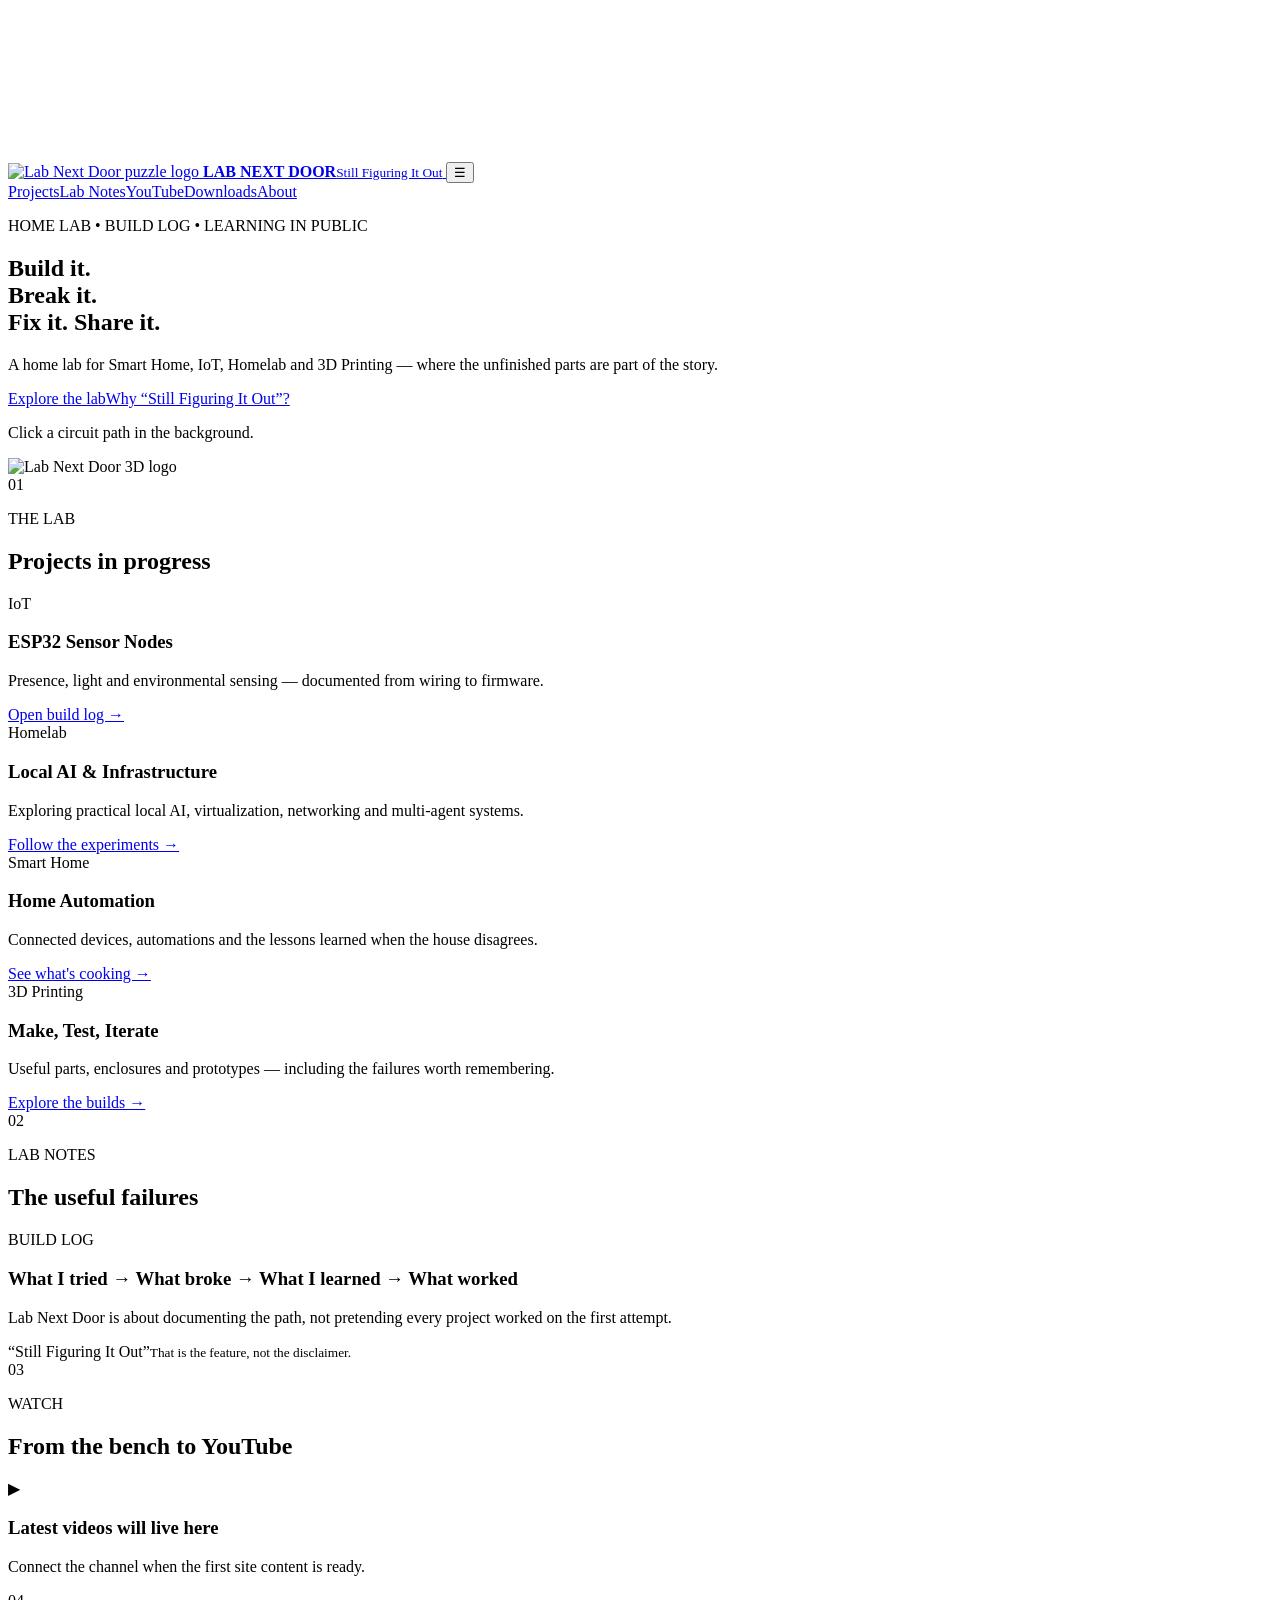
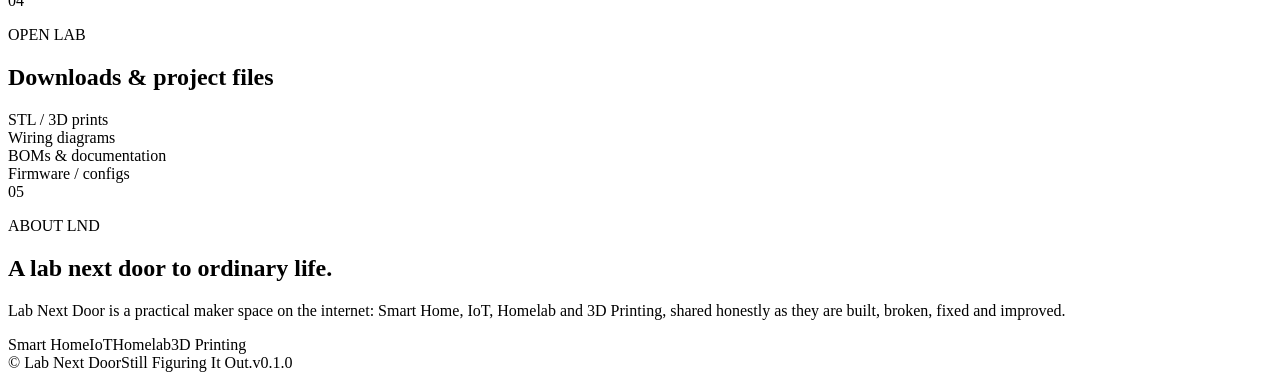
==== index.html @ 01b3831a "Add files via upload" ====
<!doctype html>
<html lang="en">
<head>
  <meta charset="utf-8">
  <meta name="viewport" content="width=device-width, initial-scale=1">
  <title>Lab Next Door — Still Figuring It Out</title>
  <meta name="description" content="Lab Next Door — Smart Home, IoT, Homelab and 3D Printing. Build it. Break it. Fix it. Share it.">
  <meta name="theme-color" content="#0D1B2A">
  <link rel="icon" href="assets/favicon.jpg">
  <link rel="stylesheet" href="css/style.css">
</head>
<body>
  <canvas id="circuitField" aria-hidden="true"></canvas>
  <div class="noise" aria-hidden="true"></div>
  <header class="site-header">
    <a class="brand" href="#top" aria-label="Lab Next Door home">
      <img src="assets/logo/lnd-circle-3d.jpg" alt="Lab Next Door puzzle logo">
      <span><strong>LAB NEXT DOOR</strong><small>Still Figuring It Out</small></span>
    </a>
    <button class="menu" aria-label="Toggle navigation">☰</button>
    <nav id="nav">
      <a href="#projects">Projects</a><a href="#notes">Lab Notes</a><a href="#youtube">YouTube</a><a href="#downloads">Downloads</a><a href="#about">About</a>
    </nav>
  </header>

  <main id="top">
    <section class="hero">
      <div class="hero-copy">
        <p class="eyebrow">HOME LAB • BUILD LOG • LEARNING IN PUBLIC</p>
        <h1>Build it.<br><span>Break it.</span><br>Fix it. Share it.</h1>
        <p class="lead">A home lab for Smart Home, IoT, Homelab and 3D Printing — where the unfinished parts are part of the story.</p>
        <div class="actions"><a class="btn primary" href="#projects">Explore the lab</a><a class="btn ghost" href="#about">Why “Still Figuring It Out”?</a></div>
        <p class="hint">Click a circuit path in the background.</p>
      </div>
      <div class="hero-mark"><img src="assets/logo/lnd-primary-3d.jpg" alt="Lab Next Door 3D logo"></div>
    </section>

    <section class="section" id="projects"><div class="section-head"><span>01</span><div><p class="eyebrow">THE LAB</p><h2>Projects in progress</h2></div></div>
      <div class="cards">
        <article class="card"><span class="tag">IoT</span><h3>ESP32 Sensor Nodes</h3><p>Presence, light and environmental sensing — documented from wiring to firmware.</p><a href="#notes">Open build log →</a></article>
        <article class="card"><span class="tag">Homelab</span><h3>Local AI & Infrastructure</h3><p>Exploring practical local AI, virtualization, networking and multi-agent systems.</p><a href="#notes">Follow the experiments →</a></article>
        <article class="card"><span class="tag">Smart Home</span><h3>Home Automation</h3><p>Connected devices, automations and the lessons learned when the house disagrees.</p><a href="#notes">See what's cooking →</a></article>
        <article class="card"><span class="tag">3D Printing</span><h3>Make, Test, Iterate</h3><p>Useful parts, enclosures and prototypes — including the failures worth remembering.</p><a href="#notes">Explore the builds →</a></article>
      </div>
    </section>

    <section class="section split" id="notes"><div class="section-head"><span>02</span><div><p class="eyebrow">LAB NOTES</p><h2>The useful failures</h2></div></div><div class="feature"><div><span class="tag orange">BUILD LOG</span><h3>What I tried → What broke → What I learned → What worked</h3><p>Lab Next Door is about documenting the path, not pretending every project worked on the first attempt.</p></div><div class="quote">“Still Figuring It Out”<small>That is the feature, not the disclaimer.</small></div></div></section>

    <section class="section" id="youtube"><div class="section-head"><span>03</span><div><p class="eyebrow">WATCH</p><h2>From the bench to YouTube</h2></div></div><div class="video-placeholder"><div class="play">▶</div><div><h3>Latest videos will live here</h3><p>Connect the channel when the first site content is ready.</p></div></div></section>

    <section class="section" id="downloads"><div class="section-head"><span>04</span><div><p class="eyebrow">OPEN LAB</p><h2>Downloads & project files</h2></div></div><div class="download-grid"><div>STL / 3D prints</div><div>Wiring diagrams</div><div>BOMs & documentation</div><div>Firmware / configs</div></div></section>

    <section class="section about" id="about"><div class="section-head"><span>05</span><div><p class="eyebrow">ABOUT LND</p><h2>A lab next door to ordinary life.</h2></div></div><p>Lab Next Door is a practical maker space on the internet: Smart Home, IoT, Homelab and 3D Printing, shared honestly as they are built, broken, fixed and improved.</p><div class="pillars"><span>Smart Home</span><span>IoT</span><span>Homelab</span><span>3D Printing</span></div></section>
  </main>
  <footer><span>© Lab Next Door</span><span>Still Figuring It Out.</span><span>v0.1.0</span></footer>
  <script src="js/circuit-background.js"></script><script src="js/site.js"></script>
</body>
</html>
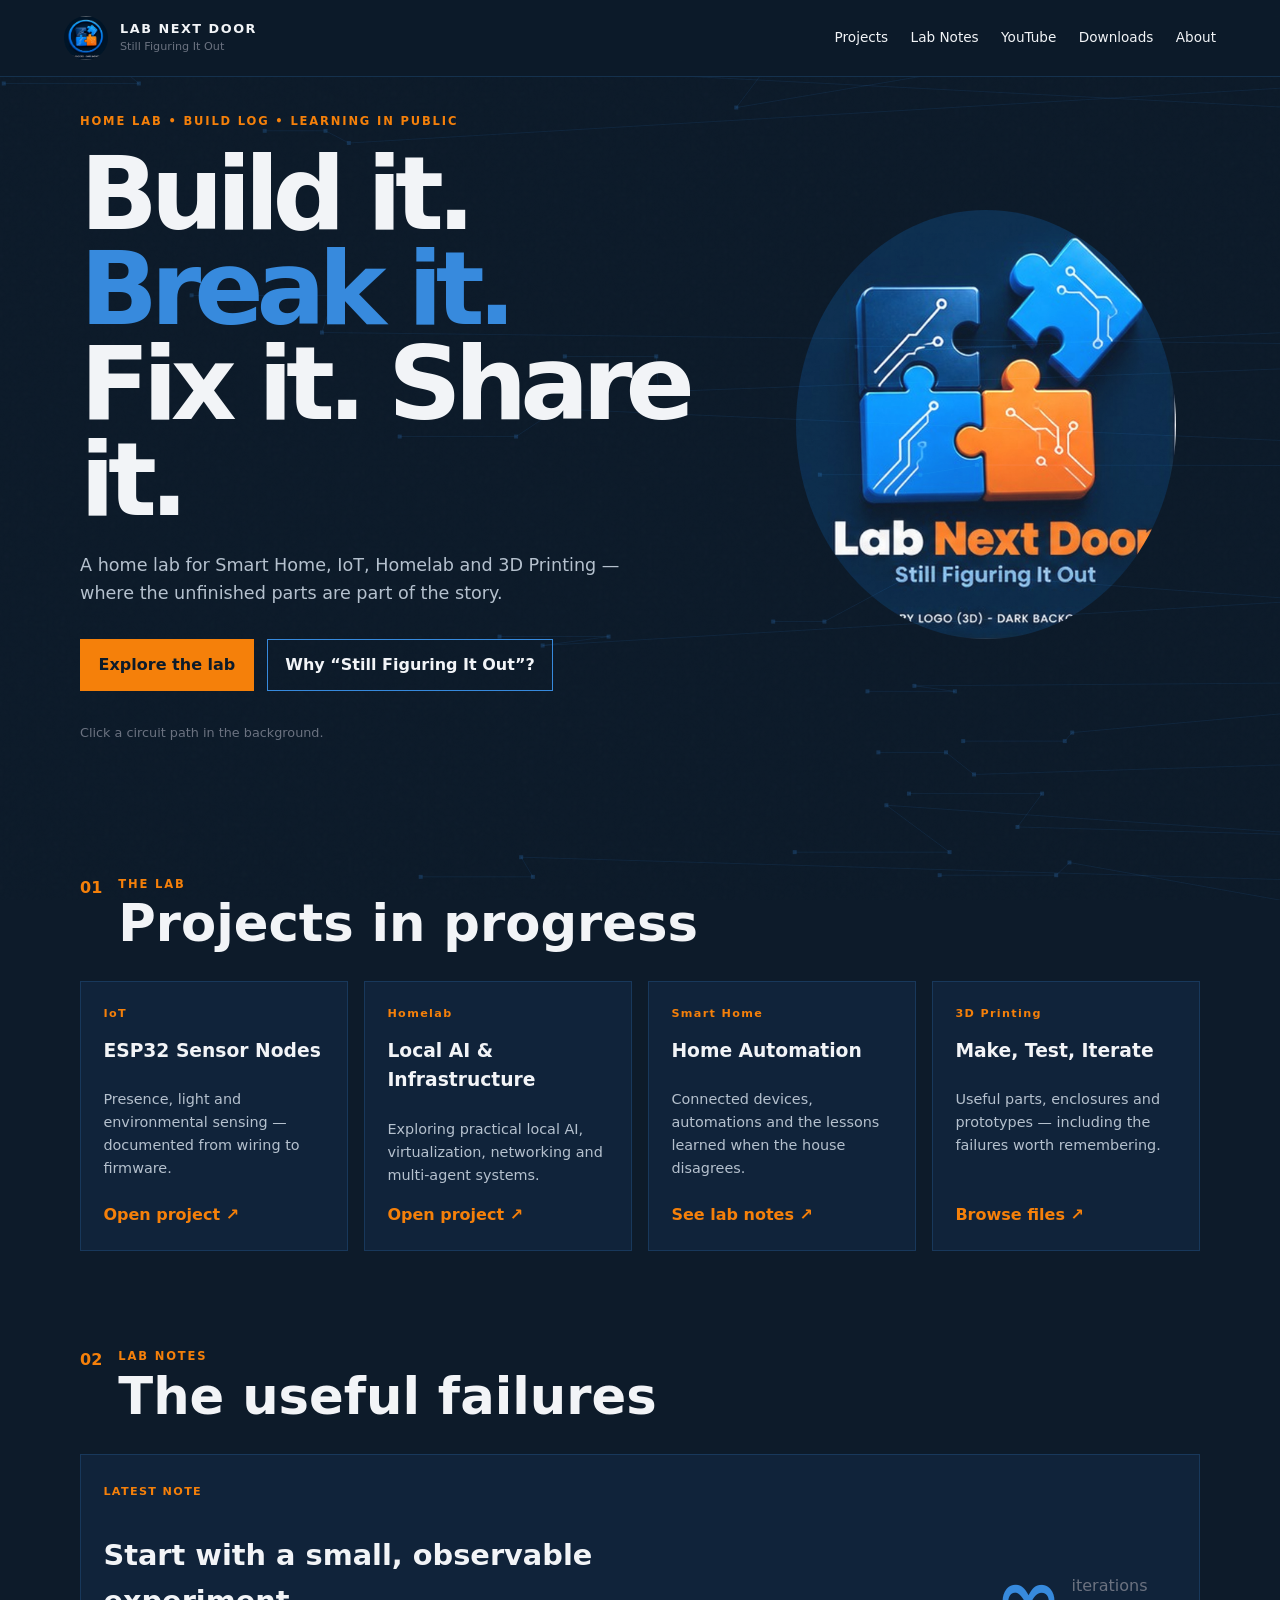
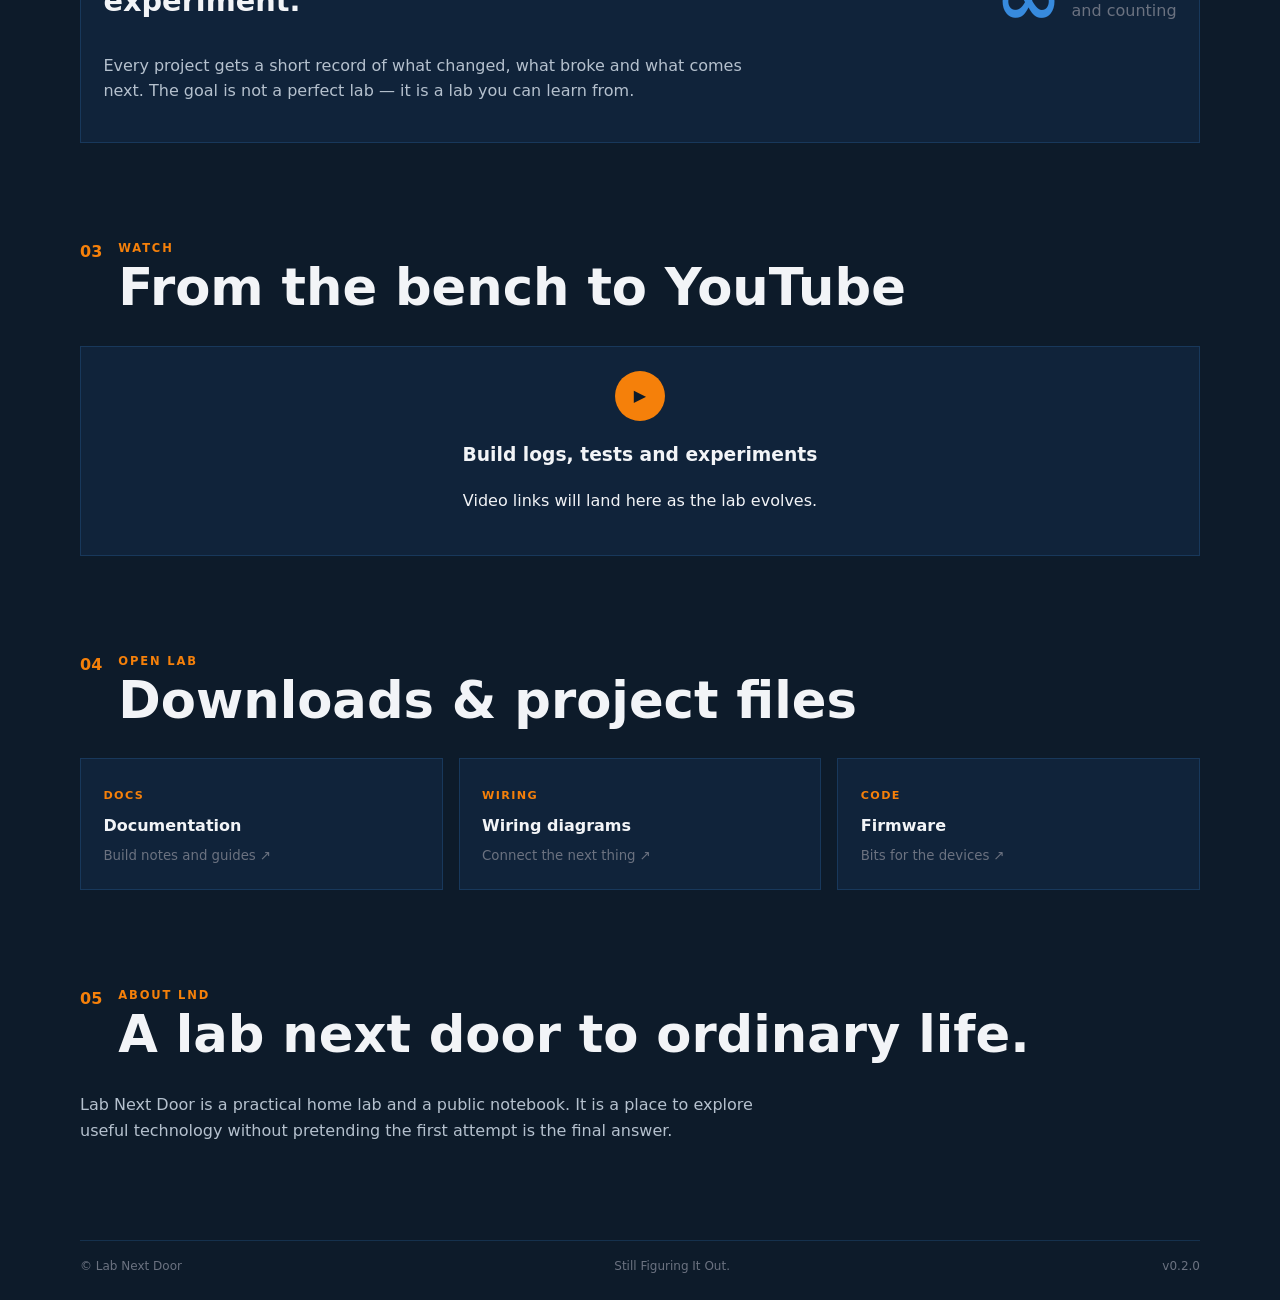
==== commit 991856ee: "Organize Lab Next Door into the v0.2.0 static-site structure" ====
--- a/index.html
+++ b/index.html
@@ -6,25 +6,27 @@
   <title>Lab Next Door — Still Figuring It Out</title>
   <meta name="description" content="Lab Next Door — Smart Home, IoT, Homelab and 3D Printing. Build it. Break it. Fix it. Share it.">
   <meta name="theme-color" content="#0D1B2A">
-  <link rel="icon" href="assets/favicon.jpg">
+  <link rel="icon" href="assets/brand/favicon.png">
   <link rel="stylesheet" href="css/style.css">
+  <link rel="stylesheet" href="css/components.css">
+  <link rel="stylesheet" href="css/responsive.css">
 </head>
 <body>
   <canvas id="circuitField" aria-hidden="true"></canvas>
   <div class="noise" aria-hidden="true"></div>
   <header class="site-header">
     <a class="brand" href="#top" aria-label="Lab Next Door home">
-      <img src="assets/logo/lnd-circle-3d.jpg" alt="Lab Next Door puzzle logo">
+      <img src="assets/lnd-circle-3d.jpg" alt="Lab Next Door puzzle logo">
       <span><strong>LAB NEXT DOOR</strong><small>Still Figuring It Out</small></span>
     </a>
-    <button class="menu" aria-label="Toggle navigation">☰</button>
-    <nav id="nav">
+    <button class="menu" type="button" aria-label="Toggle navigation" aria-controls="nav" aria-expanded="false">☰</button>
+    <nav id="nav" aria-label="Main navigation">
       <a href="#projects">Projects</a><a href="#notes">Lab Notes</a><a href="#youtube">YouTube</a><a href="#downloads">Downloads</a><a href="#about">About</a>
     </nav>
   </header>
 
   <main id="top">
-    <section class="hero">
+    <section class="hero section-wrap">
       <div class="hero-copy">
         <p class="eyebrow">HOME LAB • BUILD LOG • LEARNING IN PUBLIC</p>
         <h1>Build it.<br><span>Break it.</span><br>Fix it. Share it.</h1>
@@ -32,27 +34,29 @@
         <div class="actions"><a class="btn primary" href="#projects">Explore the lab</a><a class="btn ghost" href="#about">Why “Still Figuring It Out”?</a></div>
         <p class="hint">Click a circuit path in the background.</p>
       </div>
-      <div class="hero-mark"><img src="assets/logo/lnd-primary-3d.jpg" alt="Lab Next Door 3D logo"></div>
+      <div class="hero-mark"><img src="assets/lnd-primary-3d.jpg" alt="Lab Next Door 3D logo"></div>
     </section>
 
-    <section class="section" id="projects"><div class="section-head"><span>01</span><div><p class="eyebrow">THE LAB</p><h2>Projects in progress</h2></div></div>
+    <section class="section section-wrap" id="projects"><div class="section-head"><span>01</span><div><p class="eyebrow">THE LAB</p><h2>Projects in progress</h2></div></div>
       <div class="cards">
-        <article class="card"><span class="tag">IoT</span><h3>ESP32 Sensor Nodes</h3><p>Presence, light and environmental sensing — documented from wiring to firmware.</p><a href="#notes">Open build log →</a></article>
-        <article class="card"><span class="tag">Homelab</span><h3>Local AI & Infrastructure</h3><p>Exploring practical local AI, virtualization, networking and multi-agent systems.</p><a href="#notes">Follow the experiments →</a></article>
-        <article class="card"><span class="tag">Smart Home</span><h3>Home Automation</h3><p>Connected devices, automations and the lessons learned when the house disagrees.</p><a href="#notes">See what's cooking →</a></article>
-        <article class="card"><span class="tag">3D Printing</span><h3>Make, Test, Iterate</h3><p>Useful parts, enclosures and prototypes — including the failures worth remembering.</p><a href="#notes">Explore the builds →</a></article>
+        <article class="card"><span class="tag">IoT</span><h3>ESP32 Sensor Nodes</h3><p>Presence, light and environmental sensing — documented from wiring to firmware.</p><a href="projects/esp32-sensor-node/">Open project <span>↗</span></a></article>
+        <article class="card"><span class="tag">Homelab</span><h3>Local AI &amp; Infrastructure</h3><p>Exploring practical local AI, virtualization, networking and multi-agent systems.</p><a href="projects/local-ai-infrastructure/">Open project <span>↗</span></a></article>
+        <article class="card"><span class="tag">Smart Home</span><h3>Home Automation</h3><p>Connected devices, automations and the lessons learned when the house disagrees.</p><a href="#notes">See lab notes <span>↗</span></a></article>
+        <article class="card"><span class="tag">3D Printing</span><h3>Make, Test, Iterate</h3><p>Useful parts, enclosures and prototypes — including the failures worth remembering.</p><a href="#downloads">Browse files <span>↗</span></a></article>
       </div>
     </section>
 
-    <section class="section split" id="notes"><div class="section-head"><span>02</span><div><p class="eyebrow">LAB NOTES</p><h2>The useful failures</h2></div></div><div class="feature"><div><span class="tag orange">BUILD LOG</span><h3>What I tried → What broke → What I learned → What worked</h3><p>Lab Next Door is about documenting the path, not pretending every project worked on the first attempt.</p></div><div class="quote">“Still Figuring It Out”<small>That is the feature, not the disclaimer.</small></div></div></section>
+    <section class="section section-wrap split" id="notes"><div class="section-head"><span>02</span><div><p class="eyebrow">LAB NOTES</p><h2>The useful failures</h2></div></div><div class="feature"><div><span class="tag">LATEST NOTE</span><h3>Start with a small, observable experiment.</h3><p>Every project gets a short record of what changed, what broke and what comes next. The goal is not a perfect lab — it is a lab you can learn from.</p></div><div class="feature-stat"><strong>∞</strong><span>iterations<br>and counting</span></div></div></section>
 
-    <section class="section" id="youtube"><div class="section-head"><span>03</span><div><p class="eyebrow">WATCH</p><h2>From the bench to YouTube</h2></div></div><div class="video-placeholder"><div class="play">▶</div><div><h3>Latest videos will live here</h3><p>Connect the channel when the first site content is ready.</p></div></div></section>
+    <section class="section section-wrap" id="youtube"><div class="section-head"><span>03</span><div><p class="eyebrow">WATCH</p><h2>From the bench to YouTube</h2></div></div><div class="video-placeholder"><div><span class="play">▶</span><h3>Build logs, tests and experiments</h3><p>Video links will land here as the lab evolves.</p></div></div></section>
 
-    <section class="section" id="downloads"><div class="section-head"><span>04</span><div><p class="eyebrow">OPEN LAB</p><h2>Downloads & project files</h2></div></div><div class="download-grid"><div>STL / 3D prints</div><div>Wiring diagrams</div><div>BOMs & documentation</div><div>Firmware / configs</div></div></section>
+    <section class="section section-wrap" id="downloads"><div class="section-head"><span>04</span><div><p class="eyebrow">OPEN LAB</p><h2>Downloads &amp; project files</h2></div></div><div class="download-grid"><a href="downloads/documentation/" class="download"><span>DOCS</span><strong>Documentation</strong><small>Build notes and guides ↗</small></a><a href="downloads/wiring/" class="download"><span>WIRING</span><strong>Wiring diagrams</strong><small>Connect the next thing ↗</small></a><a href="downloads/firmware/" class="download"><span>CODE</span><strong>Firmware</strong><small>Bits for the devices ↗</small></a></div></section>
 
-    <section class="section about" id="about"><div class="section-head"><span>05</span><div><p class="eyebrow">ABOUT LND</p><h2>A lab next door to ordinary life.</h2></div></div><p>Lab Next Door is a practical maker space on the internet: Smart Home, IoT, Homelab and 3D Printing, shared honestly as they are built, broken, fixed and improved.</p><div class="pillars"><span>Smart Home</span><span>IoT</span><span>Homelab</span><span>3D Printing</span></div></section>
+    <section class="section section-wrap about" id="about"><div class="section-head"><span>05</span><div><p class="eyebrow">ABOUT LND</p><h2>A lab next door to ordinary life.</h2></div></div><p>Lab Next Door is a practical home lab and a public notebook. It is a place to explore useful technology without pretending the first attempt is the final answer.</p></section>
   </main>
-  <footer><span>© Lab Next Door</span><span>Still Figuring It Out.</span><span>v0.1.0</span></footer>
-  <script src="js/circuit-background.js"></script><script src="js/site.js"></script>
+  <footer><span>© Lab Next Door</span><span>Still Figuring It Out.</span><span>v0.2.0</span></footer>
+  <script src="js/circuit-background.js"></script>
+  <script src="js/navigation.js"></script>
+  <script src="js/main.js"></script>
 </body>
 </html>
--- a/css/style.css
+++ b/css/style.css
@@ -0,0 +1,14 @@
+:root {
+  --mid: #0D1B2A; --deep: #1C3F6E; --blue: #378ADD; --orange: #F5800A;
+  --slate: #6B7280; --off: #F2F4F7; --line: rgba(55,138,221,.2);
+}
+* { box-sizing: border-box; }
+html { scroll-behavior: smooth; }
+body { margin: 0; color: var(--off); background: var(--mid); font: 16px/1.6 Inter, ui-sans-serif, system-ui, sans-serif; }
+a { color: inherit; }
+#circuitField, .noise { position: fixed; inset: 0; pointer-events: none; }
+#circuitField { z-index: -2; opacity: .65; } .noise { z-index: -1; opacity: .035; background-image: url("data:image/svg+xml,%3Csvg viewBox='0 0 180 180' xmlns='http://www.w3.org/2000/svg'%3E%3Cfilter id='n'%3E%3CfeTurbulence baseFrequency='.8' numOctaves='3' stitchTiles='stitch'/%3E%3C/filter%3E%3Crect width='100%25' height='100%25' filter='url(%23n)' opacity='.5'/%3E%3C/svg%3E"); }
+.site-header { position: sticky; top: 0; z-index: 5; display: flex; align-items: center; justify-content: space-between; padding: 1rem 5vw; background: rgba(13,27,42,.9); border-bottom: 1px solid var(--line); backdrop-filter: blur(12px); }
+.brand { display: flex; align-items: center; gap: .75rem; text-decoration: none; }.brand img { width: 44px; height: 44px; object-fit: cover; border-radius: 50%; }.brand strong,.brand small { display:block; line-height:1.1; }.brand strong { letter-spacing:.12em; font-size:.8rem; }.brand small { color: var(--slate); font-size:.7rem; margin-top:.3rem; }
+nav { display:flex; gap:1.4rem; } nav a { text-decoration:none; color:var(--off); font-size:.85rem; } nav a:hover { color:var(--orange); }.menu { display:none; background:none; border:0; color:var(--off); font-size:1.5rem; }
+.section-wrap { width:min(1120px,90vw); margin-inline:auto; }.hero { min-height:78vh; display:grid; grid-template-columns:1.2fr .8fr; align-items:center; gap:3rem; }.eyebrow { color:var(--orange); font-size:.72rem; letter-spacing:.16em; font-weight:700; }.hero h1 { font-size:clamp(3.5rem,8vw,7rem); line-height:.93; letter-spacing:-.07em; margin:1rem 0 1.5rem; }.hero h1 span { color:var(--blue); }.lead { color:#b5c1ce; max-width:590px; font-size:1.1rem; }.actions { display:flex; flex-wrap:wrap; gap:.8rem; margin:2rem 0; }.btn { display:inline-block; padding:.75rem 1.1rem; border:1px solid var(--blue); text-decoration:none; font-weight:700; }.btn.primary { background:var(--orange); border-color:var(--orange); color:var(--mid); }.btn.ghost:hover { background:var(--deep); }.hint { color:var(--slate); font-size:.8rem; }.hero-mark { text-align:center; }.hero-mark img { max-width:min(100%,380px); border-radius:50%; mix-blend-mode:screen; }.section { padding:6rem 0 0; }.section-head { display:flex; gap:1rem; align-items:flex-start; margin-bottom:2rem; }.section-head > span { color:var(--orange); font-weight:700; }.section h2 { font-size:clamp(2rem,4vw,3.5rem); margin:.3rem 0 0; line-height:1; }.section-head .eyebrow { margin:0; }.cards { display:grid; grid-template-columns:repeat(4,1fr); gap:1rem; }.card,.feature,.download,.video-placeholder { border:1px solid var(--line); background:rgba(28,63,110,.25); padding:1.4rem; }.card { min-height:270px; display:flex; flex-direction:column; }.card h3 { margin:.8rem 0 .5rem; }.card p { color:#b5c1ce; font-size:.9rem; }.card a { margin-top:auto; color:var(--orange); text-decoration:none; font-weight:700; }.tag,.download span { color:var(--orange); font-size:.7rem; letter-spacing:.12em; font-weight:700; }.feature { display:flex; justify-content:space-between; gap:2rem; }.feature h3 { font-size:1.8rem; max-width:600px; }.feature p,.about > p { color:#b5c1ce; max-width:680px; }.feature-stat { display:flex; align-items:center; gap:.6rem; color:var(--slate); }.feature-stat strong { font-size:5rem; color:var(--blue); line-height:1; }.video-placeholder { min-height:210px; display:grid; place-items:center; text-align:center; }.play { display:inline-grid; place-items:center; width:50px; height:50px; border-radius:50%; color:var(--mid); background:var(--orange); }.download-grid { display:grid; grid-template-columns:repeat(3,1fr); gap:1rem; }.download { text-decoration:none; }.download strong,.download small { display:block; }.download strong { margin:.4rem 0; }.download small { color:var(--slate); }footer { width:min(1120px,90vw); margin:6rem auto 1.5rem; display:flex; justify-content:space-between; color:var(--slate); font-size:.75rem; border-top:1px solid var(--line); padding-top:1rem; }
--- a/css/components.css
+++ b/css/components.css
@@ -0,0 +1,3 @@
+.card, .download { transition: transform .2s ease, border-color .2s ease, background .2s ease; }
+.card:hover, .download:hover { transform: translateY(-4px); border-color: var(--orange); background: rgba(28,63,110,.45); }
+.card a span { display:inline-block; transition: transform .2s ease; }.card a:hover span { transform: translate(3px,-3px); }
--- a/css/responsive.css
+++ b/css/responsive.css
@@ -0,0 +1,5 @@
+@media (max-width: 800px) {
+  .site-header { padding-inline:5vw; }.menu { display:block; } nav { display:none; position:absolute; top:100%; left:0; right:0; flex-direction:column; padding:1rem 5vw; background:var(--mid); border-bottom:1px solid var(--line); } nav.is-open { display:flex; }
+  .hero { grid-template-columns:1fr; min-height:auto; padding-top:5rem; }.hero-mark { order:-1; }.hero-mark img { max-width:190px; }.cards { grid-template-columns:repeat(2,1fr); }.section { padding-top:4rem; }
+}
+@media (max-width: 520px) { .cards,.download-grid { grid-template-columns:1fr; }.feature { display:block; }.feature-stat { margin-top:1rem; } footer { flex-direction:column; gap:.4rem; }.hero h1 { font-size:3.6rem; } }
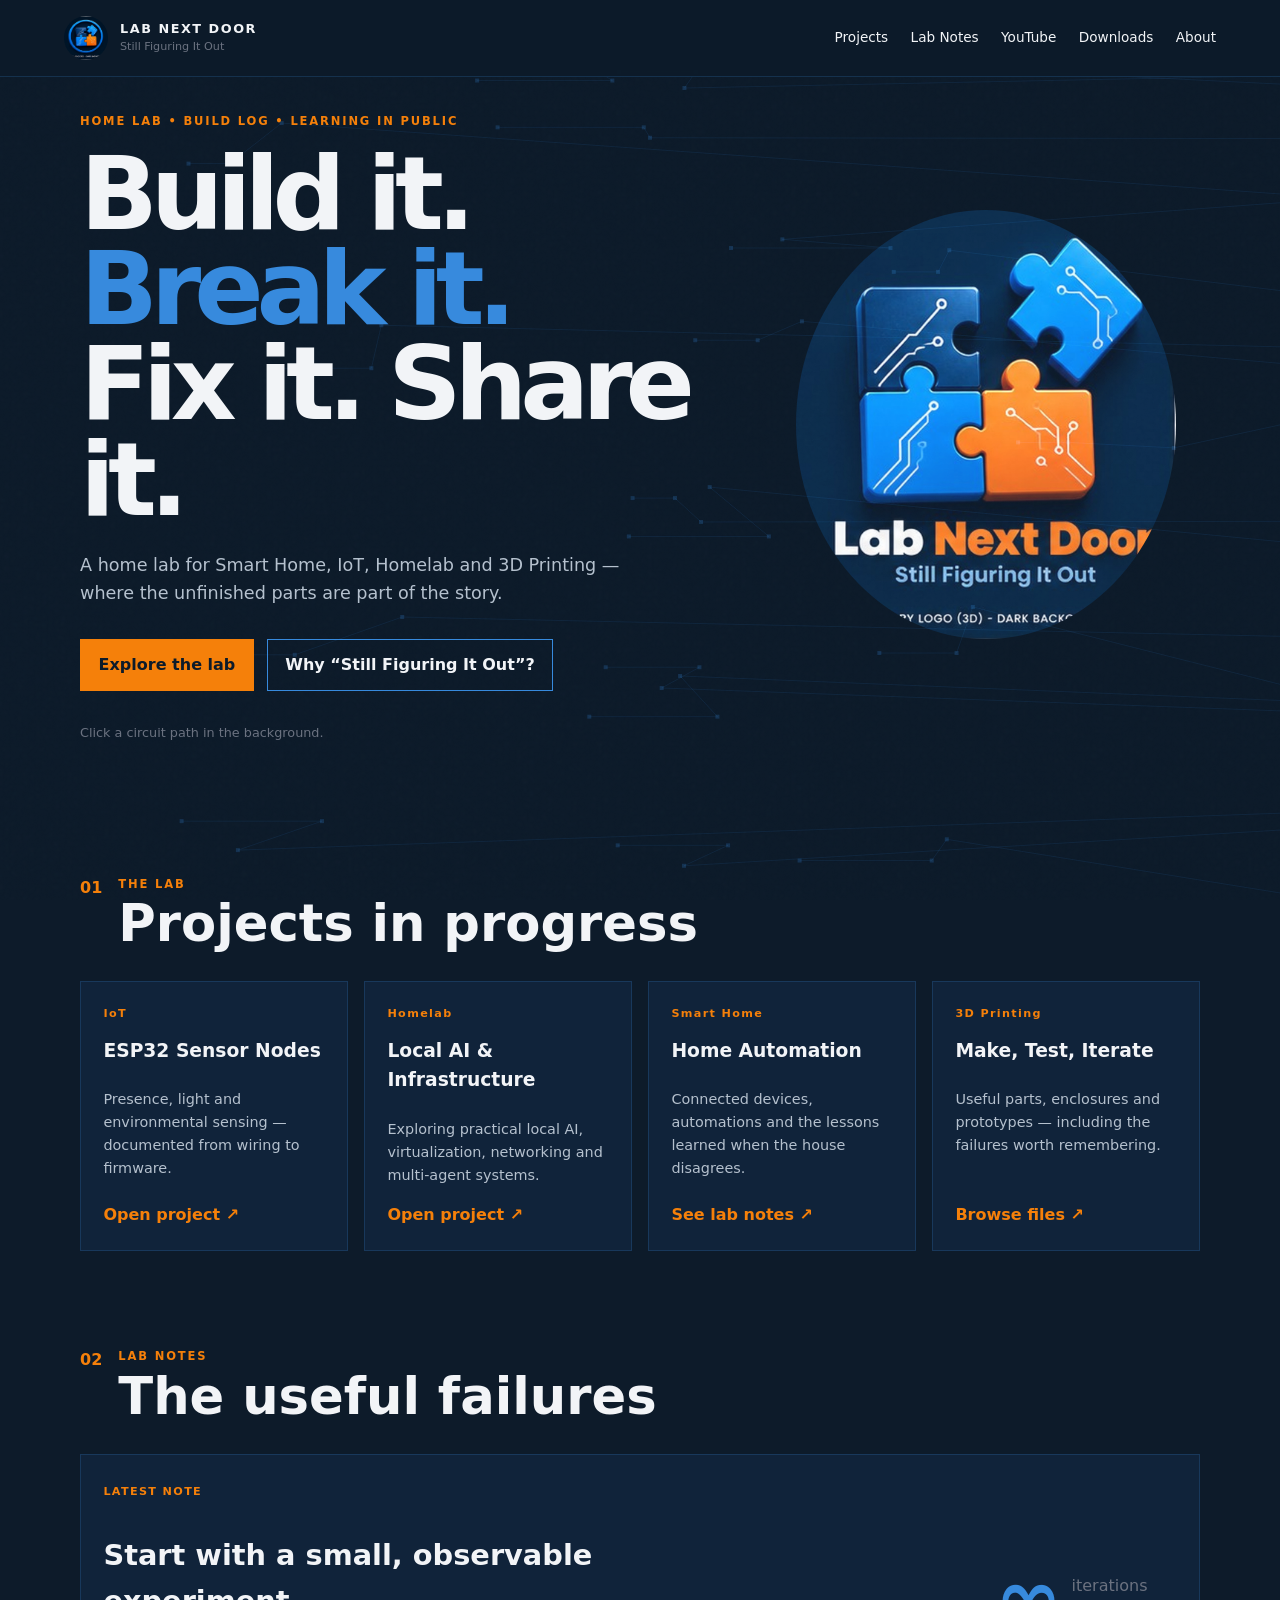
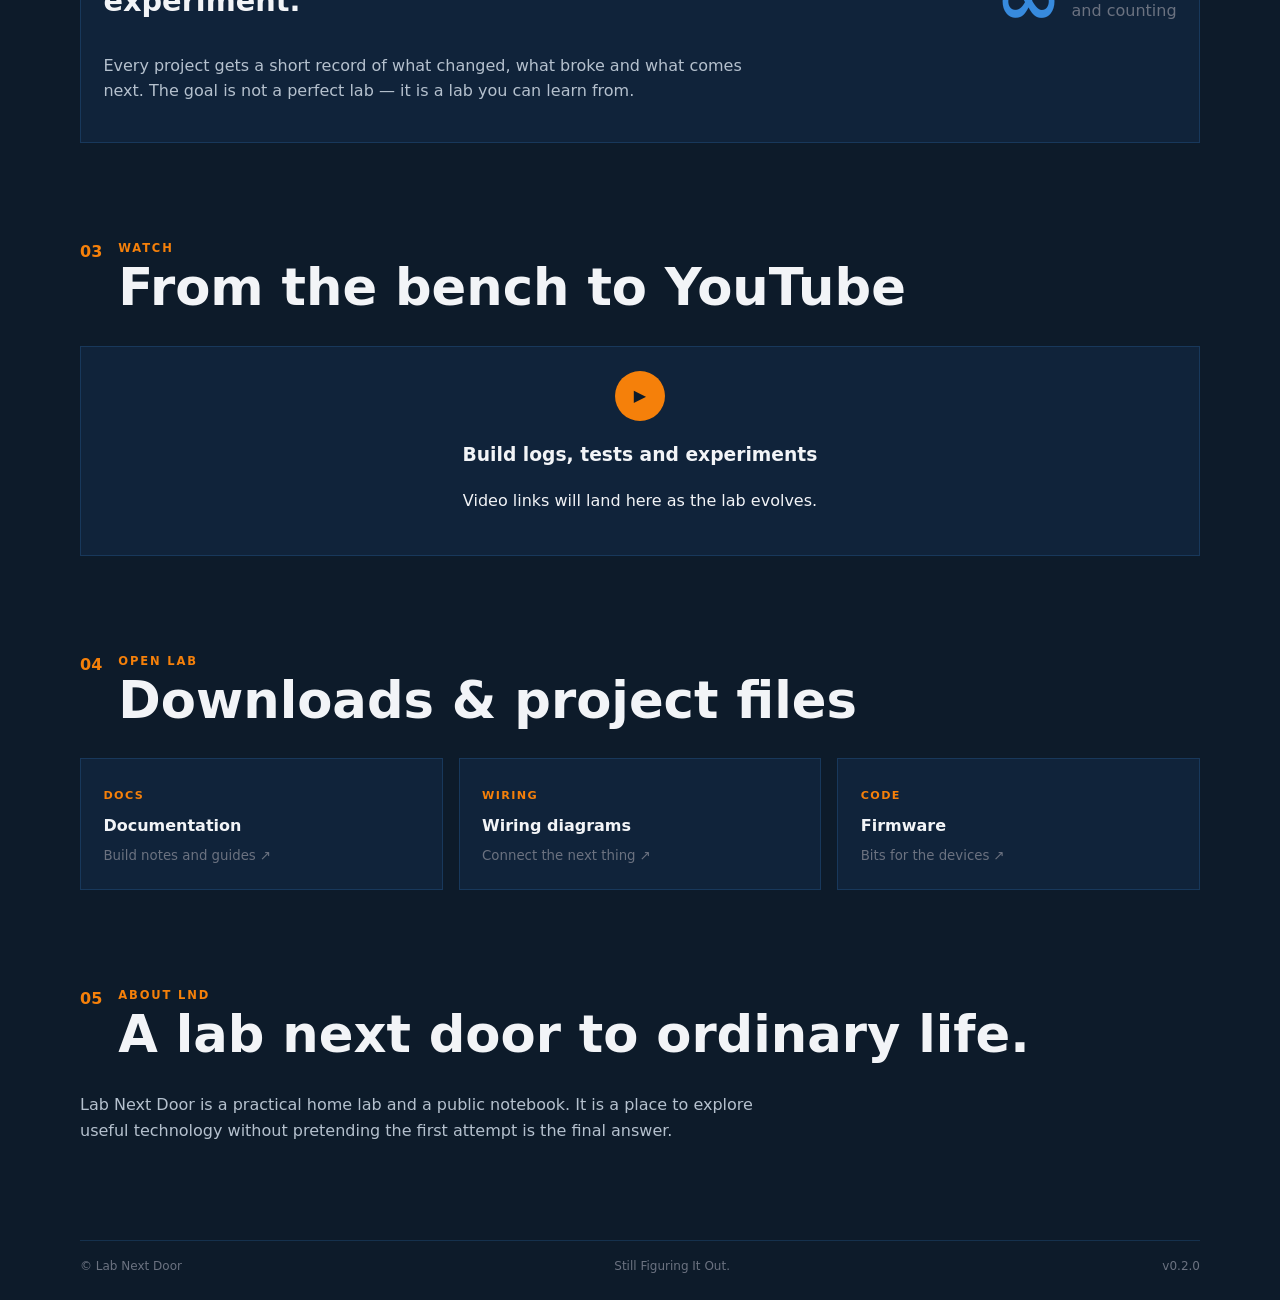
==== commit 010366e3: "v0.1.1 — Fix GitHub Pages asset paths" ====
--- a/index.html
+++ b/index.html
@@ -6,7 +6,7 @@
   <title>Lab Next Door — Still Figuring It Out</title>
   <meta name="description" content="Lab Next Door — Smart Home, IoT, Homelab and 3D Printing. Build it. Break it. Fix it. Share it.">
   <meta name="theme-color" content="#0D1B2A">
-  <link rel="icon" href="assets/brand/favicon.png">
+  <link rel="icon" href="assets/favicon.jpg">
   <link rel="stylesheet" href="css/style.css">
   <link rel="stylesheet" href="css/components.css">
   <link rel="stylesheet" href="css/responsive.css">
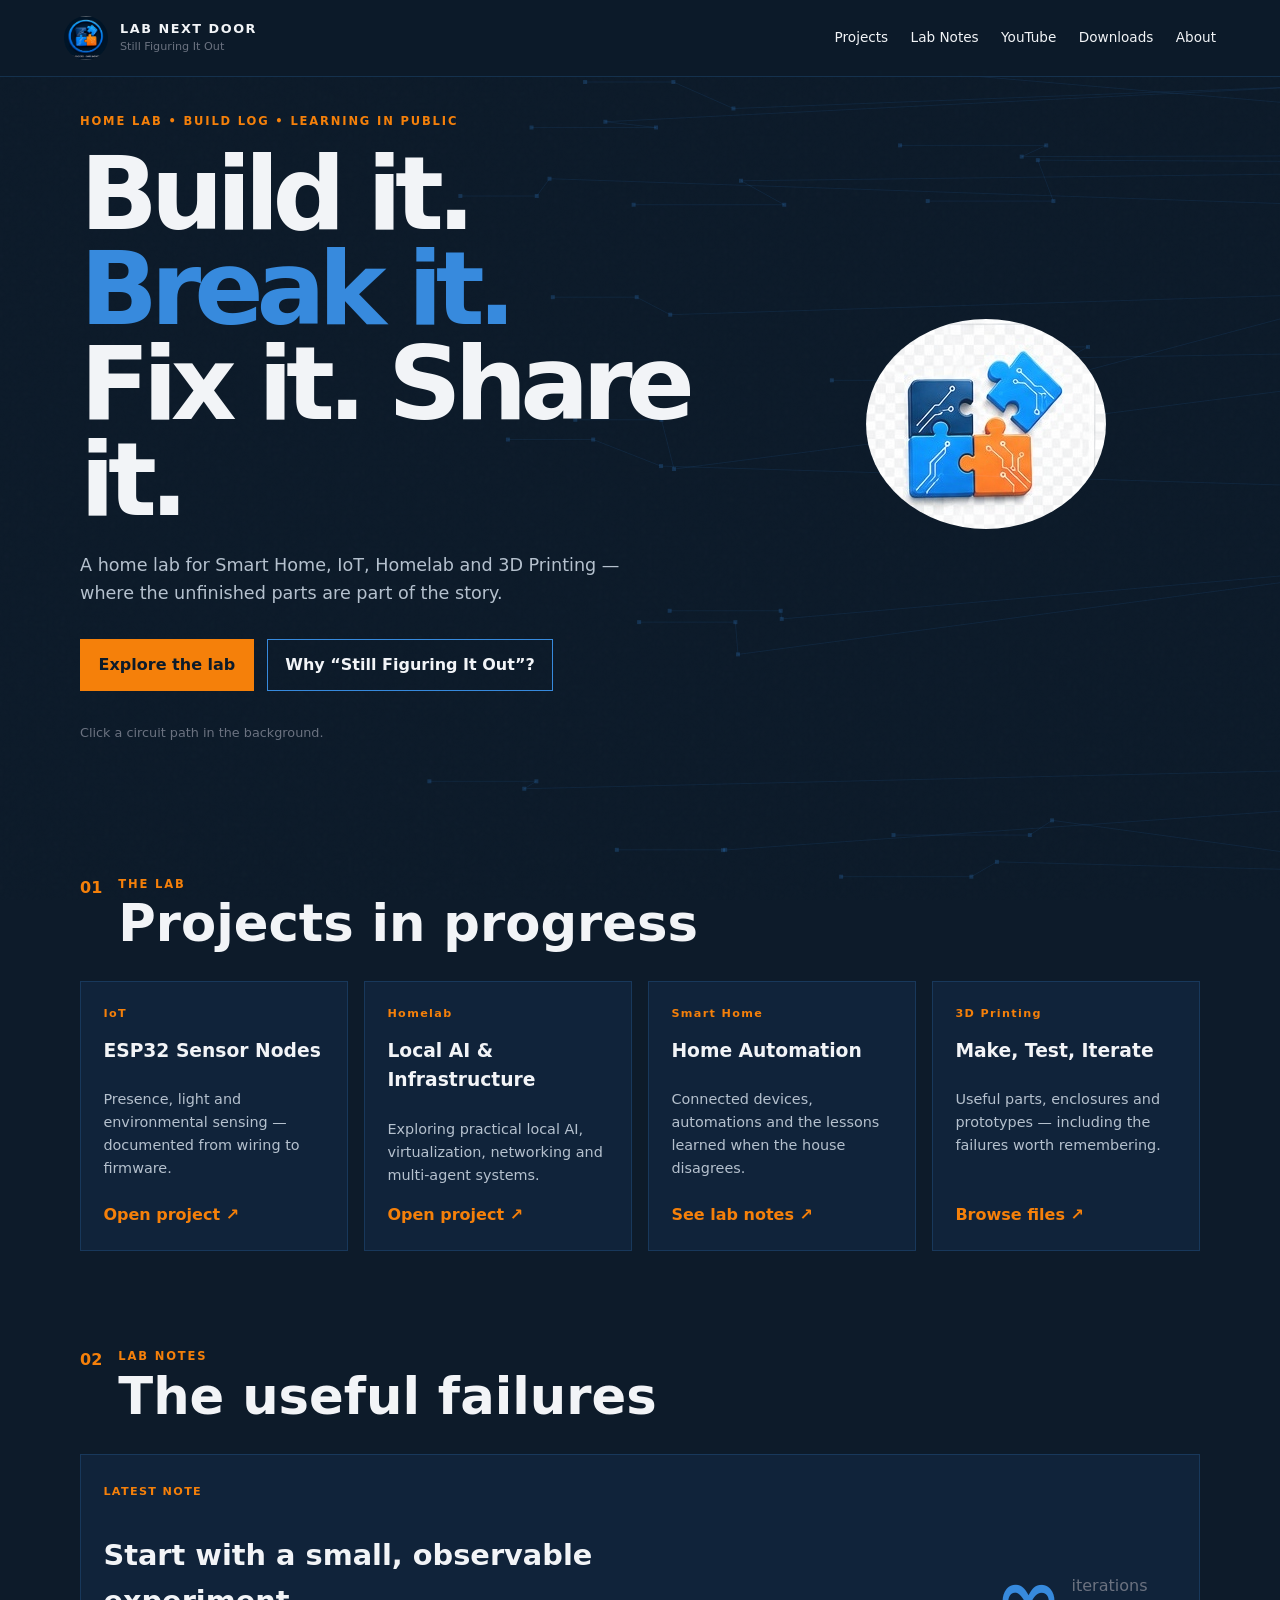
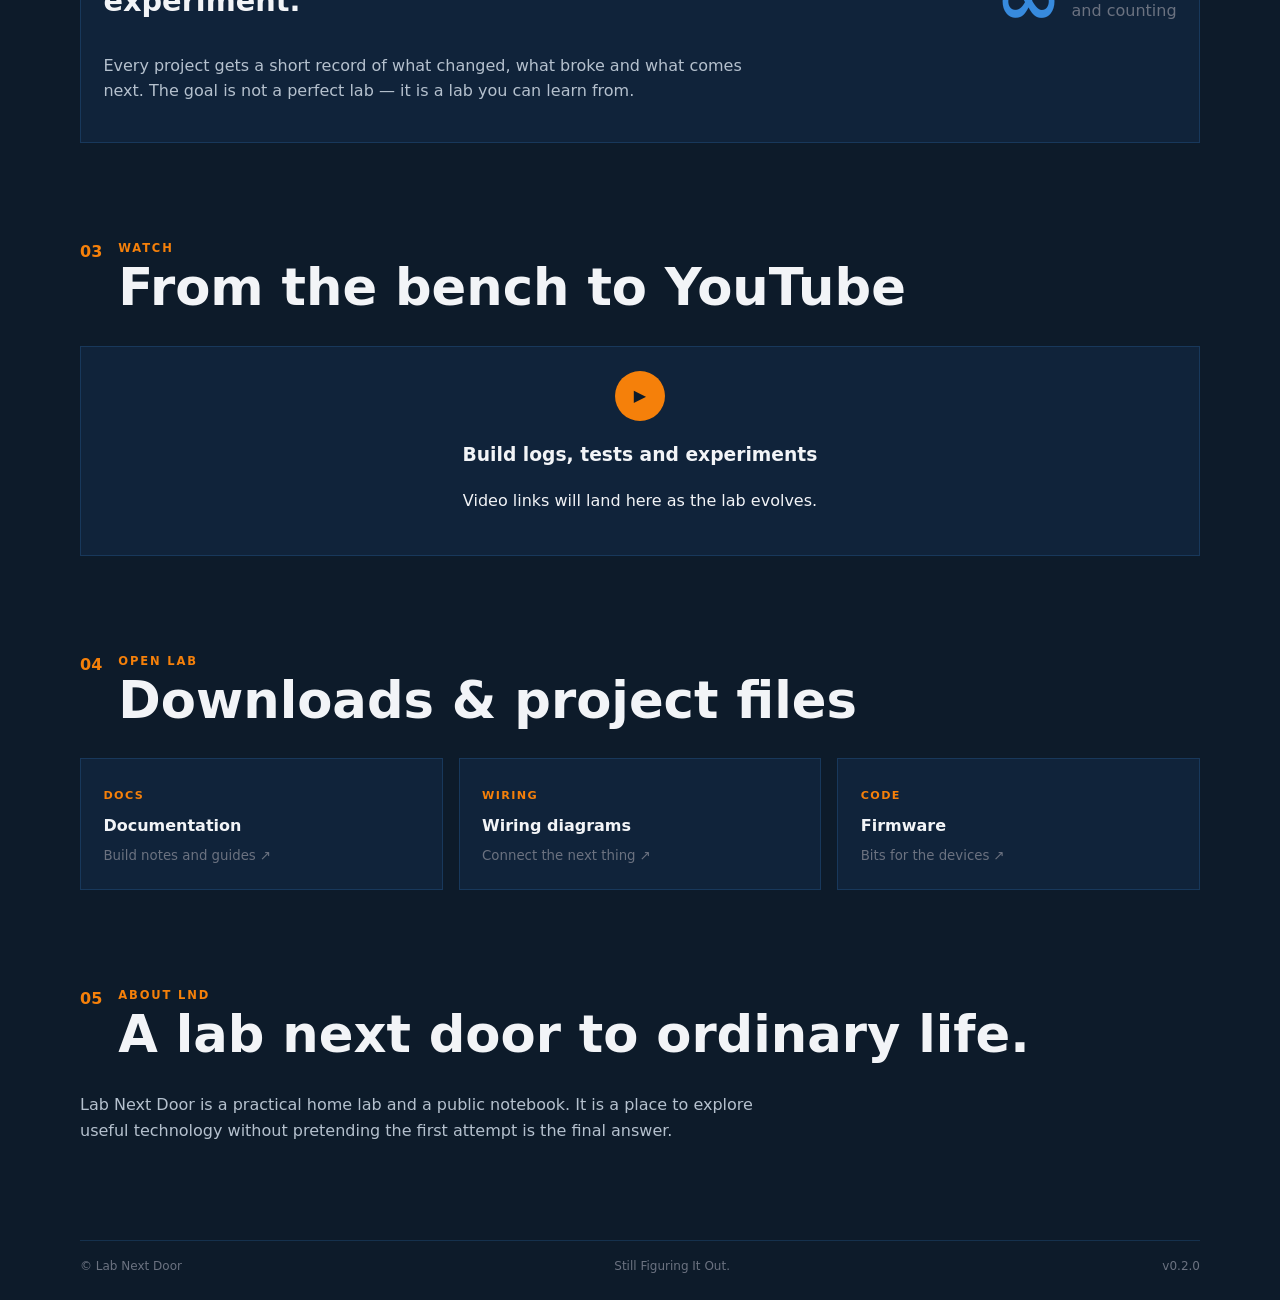
==== commit 60e2d057: "Use approved puzzle mark for hero logo" ====
--- a/index.html
+++ b/index.html
@@ -34,7 +34,7 @@
         <div class="actions"><a class="btn primary" href="#projects">Explore the lab</a><a class="btn ghost" href="#about">Why “Still Figuring It Out”?</a></div>
         <p class="hint">Click a circuit path in the background.</p>
       </div>
-      <div class="hero-mark"><img src="assets/lnd-primary-3d.jpg" alt="Lab Next Door 3D logo"></div>
+      <div class="hero-mark"><img src="assets/brand/LND_Puzzle_Icon_3D_Clean_Crop.jpg" alt="Lab Next Door puzzle logo"></div>
     </section>
 
     <section class="section section-wrap" id="projects"><div class="section-head"><span>01</span><div><p class="eyebrow">THE LAB</p><h2>Projects in progress</h2></div></div>
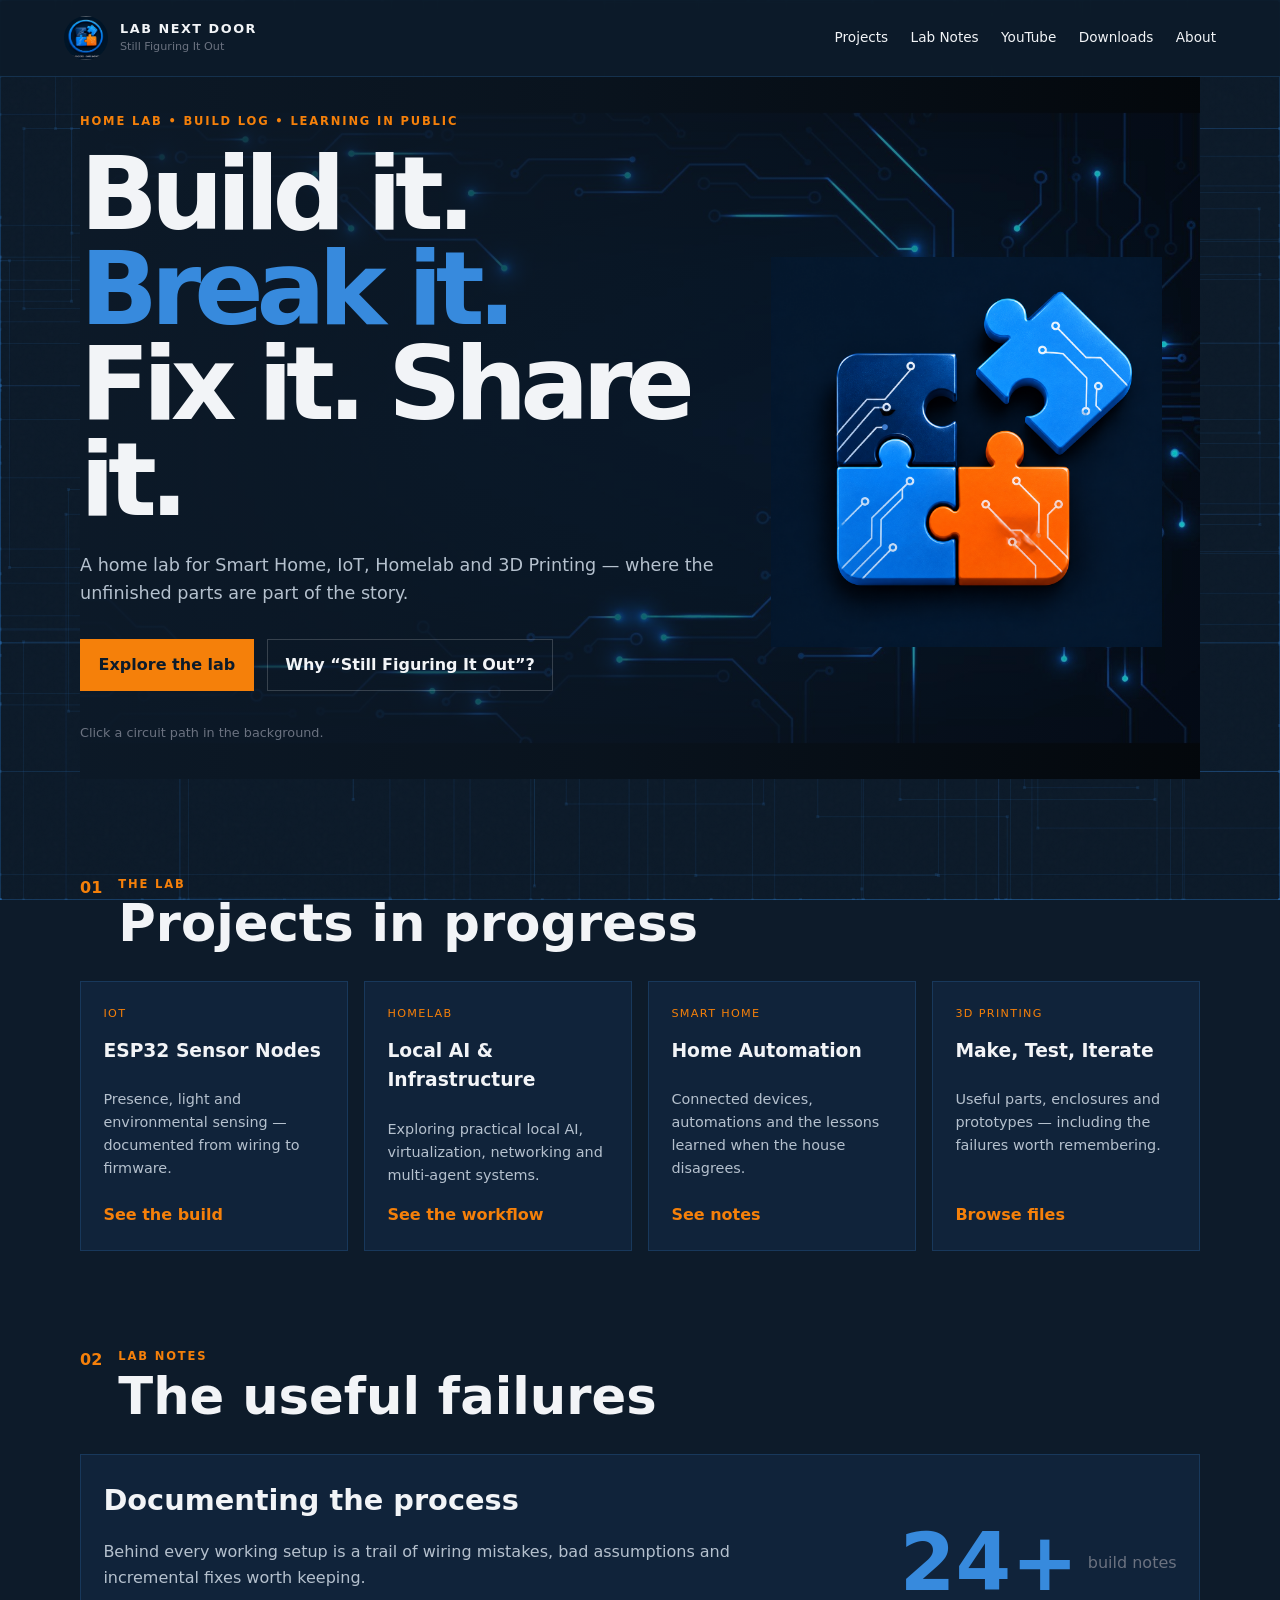
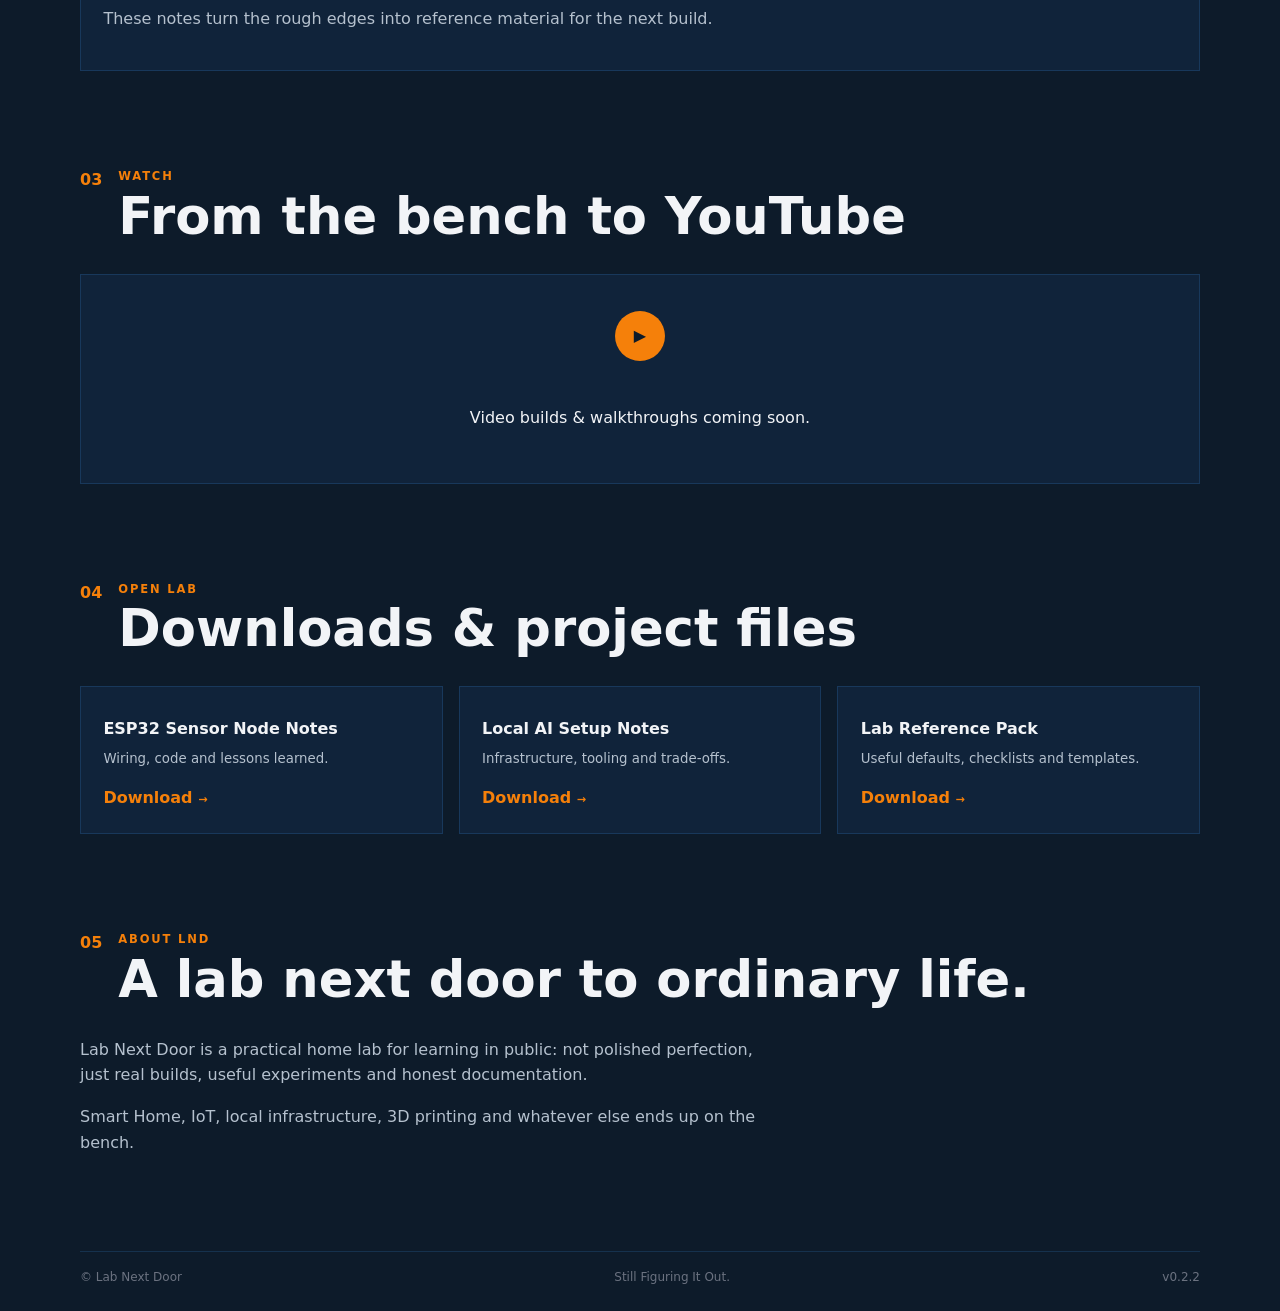
==== commit d09b54fd: "v0.2.2 — Update hero logo and proposed circuit background" ====
--- a/index.html
+++ b/index.html
@@ -34,27 +34,27 @@
         <div class="actions"><a class="btn primary" href="#projects">Explore the lab</a><a class="btn ghost" href="#about">Why “Still Figuring It Out”?</a></div>
         <p class="hint">Click a circuit path in the background.</p>
       </div>
-      <div class="hero-mark"><img src="assets/brand/LND_Puzzle_Icon_3D_Clean_Crop.jpg" alt="Lab Next Door puzzle logo"></div>
+      <div class="hero-mark"><img src="assets/LND-2D%20Logo%20with%20Navy%20Blue%20Backround.png" alt="Lab Next Door puzzle logo"></div>
     </section>
 
     <section class="section section-wrap" id="projects"><div class="section-head"><span>01</span><div><p class="eyebrow">THE LAB</p><h2>Projects in progress</h2></div></div>
       <div class="cards">
-        <article class="card"><span class="tag">IoT</span><h3>ESP32 Sensor Nodes</h3><p>Presence, light and environmental sensing — documented from wiring to firmware.</p><a href="projects/esp32-sensor-node/">Open project <span>↗</span></a></article>
-        <article class="card"><span class="tag">Homelab</span><h3>Local AI &amp; Infrastructure</h3><p>Exploring practical local AI, virtualization, networking and multi-agent systems.</p><a href="projects/local-ai-infrastructure/">Open project <span>↗</span></a></article>
-        <article class="card"><span class="tag">Smart Home</span><h3>Home Automation</h3><p>Connected devices, automations and the lessons learned when the house disagrees.</p><a href="#notes">See lab notes <span>↗</span></a></article>
-        <article class="card"><span class="tag">3D Printing</span><h3>Make, Test, Iterate</h3><p>Useful parts, enclosures and prototypes — including the failures worth remembering.</p><a href="#downloads">Browse files <span>↗</span></a></article>
+        <article class="card"><span class="tag">IoT</span><h3>ESP32 Sensor Nodes</h3><p>Presence, light and environmental sensing — documented from wiring to firmware.</p><a href="projects/esp32-sensor-node/index.html">See the build</a></article>
+        <article class="card"><span class="tag">Homelab</span><h3>Local AI &amp; Infrastructure</h3><p>Exploring practical local AI, virtualization, networking and multi-agent systems.</p><a href="projects/local-ai-infrastructure/index.html">See the workflow</a></article>
+        <article class="card"><span class="tag">Smart Home</span><h3>Home Automation</h3><p>Connected devices, automations and the lessons learned when the house disagrees.</p><a href="#notes">See notes</a></article>
+        <article class="card"><span class="tag">3D Printing</span><h3>Make, Test, Iterate</h3><p>Useful parts, enclosures and prototypes — including the failures worth remembering.</p><a href="#downloads">Browse files</a></article>
       </div>
     </section>
 
-    <section class="section section-wrap split" id="notes"><div class="section-head"><span>02</span><div><p class="eyebrow">LAB NOTES</p><h2>The useful failures</h2></div></div><div class="feature"><div><span class="tag">LATEST NOTE</span><h3>Start with a small, observable experiment.</h3><p>Every project gets a short record of what changed, what broke and what comes next. The goal is not a perfect lab — it is a lab you can learn from.</p></div><div class="feature-stat"><strong>∞</strong><span>iterations<br>and counting</span></div></div></section>
+    <section class="section section-wrap split" id="notes"><div class="section-head"><span>02</span><div><p class="eyebrow">LAB NOTES</p><h2>The useful failures</h2></div></div><div class="feature"><div class="feature-copy"><h3>Documenting the process</h3><p>Behind every working setup is a trail of wiring mistakes, bad assumptions and incremental fixes worth keeping.</p><p>These notes turn the rough edges into reference material for the next build.</p></div><div class="feature-stat"><strong>24+</strong><span>build notes</span></div></div></section>
 
-    <section class="section section-wrap" id="youtube"><div class="section-head"><span>03</span><div><p class="eyebrow">WATCH</p><h2>From the bench to YouTube</h2></div></div><div class="video-placeholder"><div><span class="play">▶</span><h3>Build logs, tests and experiments</h3><p>Video links will land here as the lab evolves.</p></div></div></section>
+    <section class="section section-wrap" id="youtube"><div class="section-head"><span>03</span><div><p class="eyebrow">WATCH</p><h2>From the bench to YouTube</h2></div></div><div class="video-placeholder"><div class="play">▶</div><p>Video builds &amp; walkthroughs coming soon.</p></div></section>
 
-    <section class="section section-wrap" id="downloads"><div class="section-head"><span>04</span><div><p class="eyebrow">OPEN LAB</p><h2>Downloads &amp; project files</h2></div></div><div class="download-grid"><a href="downloads/documentation/" class="download"><span>DOCS</span><strong>Documentation</strong><small>Build notes and guides ↗</small></a><a href="downloads/wiring/" class="download"><span>WIRING</span><strong>Wiring diagrams</strong><small>Connect the next thing ↗</small></a><a href="downloads/firmware/" class="download"><span>CODE</span><strong>Firmware</strong><small>Bits for the devices ↗</small></a></div></section>
+    <section class="section section-wrap" id="downloads"><div class="section-head"><span>04</span><div><p class="eyebrow">OPEN LAB</p><h2>Downloads &amp; project files</h2></div></div><div class="download-grid"><article class="download"><strong>ESP32 Sensor Node Notes</strong><small>Wiring, code and lessons learned.</small><a href="#">Download <span>→</span></a></article><article class="download"><strong>Local AI Setup Notes</strong><small>Infrastructure, tooling and trade-offs.</small><a href="#">Download <span>→</span></a></article><article class="download"><strong>Lab Reference Pack</strong><small>Useful defaults, checklists and templates.</small><a href="#">Download <span>→</span></a></article></div></section>
 
-    <section class="section section-wrap about" id="about"><div class="section-head"><span>05</span><div><p class="eyebrow">ABOUT LND</p><h2>A lab next door to ordinary life.</h2></div></div><p>Lab Next Door is a practical home lab and a public notebook. It is a place to explore useful technology without pretending the first attempt is the final answer.</p></section>
+    <section class="section section-wrap about" id="about"><div class="section-head"><span>05</span><div><p class="eyebrow">ABOUT LND</p><h2>A lab next door to ordinary life.</h2></div></div><p>Lab Next Door is a practical home lab for learning in public: not polished perfection, just real builds, useful experiments and honest documentation.</p><p>Smart Home, IoT, local infrastructure, 3D printing and whatever else ends up on the bench.</p></section>
   </main>
-  <footer><span>© Lab Next Door</span><span>Still Figuring It Out.</span><span>v0.2.0</span></footer>
+  <footer><span>© Lab Next Door</span><span>Still Figuring It Out.</span><span>v0.2.2</span></footer>
   <script src="js/circuit-background.js"></script>
   <script src="js/navigation.js"></script>
   <script src="js/main.js"></script>
--- a/css/style.css
+++ b/css/style.css
@@ -7,8 +7,10 @@
 body { margin: 0; color: var(--off); background: var(--mid); font: 16px/1.6 Inter, ui-sans-serif, system-ui, sans-serif; }
 a { color: inherit; }
 #circuitField, .noise { position: fixed; inset: 0; pointer-events: none; }
-#circuitField { z-index: -2; opacity: .65; } .noise { z-index: -1; opacity: .035; background-image: url("data:image/svg+xml,%3Csvg viewBox='0 0 180 180' xmlns='http://www.w3.org/2000/svg'%3E%3Cfilter id='n'%3E%3CfeTurbulence baseFrequency='.8' numOctaves='3' stitchTiles='stitch'/%3E%3C/filter%3E%3Crect width='100%25' height='100%25' filter='url(%23n)' opacity='.5'/%3E%3C/svg%3E"); }
+#circuitField { z-index: -2; opacity: .65; }
+.noise { z-index: -1; opacity: .035; background-image: url("data:image/svg+xml,%3Csvg viewBox='0 0 180 180' xmlns='http://www.w3.org/2000/svg'%3E%3Cfilter id='n'%3E%3CfeTurbulence baseFrequency='.8' numOctaves='3' stitchTiles='stitch'/%3E%3C/filter%3E%3Crect width='100%25' height='100%25' filter='url(%23n)' opacity='.5'/%3E%3C/svg%3E"); }
 .site-header { position: sticky; top: 0; z-index: 5; display: flex; align-items: center; justify-content: space-between; padding: 1rem 5vw; background: rgba(13,27,42,.9); border-bottom: 1px solid var(--line); backdrop-filter: blur(12px); }
-.brand { display: flex; align-items: center; gap: .75rem; text-decoration: none; }.brand img { width: 44px; height: 44px; object-fit: cover; border-radius: 50%; }.brand strong,.brand small { display:block; line-height:1.1; }.brand strong { letter-spacing:.12em; font-size:.8rem; }.brand small { color: var(--slate); font-size:.7rem; margin-top:.3rem; }
+.brand { display: flex; align-items: center; gap: .75rem; text-decoration: none; }.brand img { width: 44px; height: 44px; object-fit: cover; border-radius: 50%; }.brand strong,.brand small { display:block; line-height:1.1; }.brand strong { letter-spacing:.12em; font-size:.8rem; }.brand small { color:var(--slate); font-size:.7rem; margin-top:.3rem; }
 nav { display:flex; gap:1.4rem; } nav a { text-decoration:none; color:var(--off); font-size:.85rem; } nav a:hover { color:var(--orange); }.menu { display:none; background:none; border:0; color:var(--off); font-size:1.5rem; }
-.section-wrap { width:min(1120px,90vw); margin-inline:auto; }.hero { min-height:78vh; display:grid; grid-template-columns:1.2fr .8fr; align-items:center; gap:3rem; }.eyebrow { color:var(--orange); font-size:.72rem; letter-spacing:.16em; font-weight:700; }.hero h1 { font-size:clamp(3.5rem,8vw,7rem); line-height:.93; letter-spacing:-.07em; margin:1rem 0 1.5rem; }.hero h1 span { color:var(--blue); }.lead { color:#b5c1ce; max-width:590px; font-size:1.1rem; }.actions { display:flex; flex-wrap:wrap; gap:.8rem; margin:2rem 0; }.btn { display:inline-block; padding:.75rem 1.1rem; border:1px solid var(--blue); text-decoration:none; font-weight:700; }.btn.primary { background:var(--orange); border-color:var(--orange); color:var(--mid); }.btn.ghost:hover { background:var(--deep); }.hint { color:var(--slate); font-size:.8rem; }.hero-mark { text-align:center; }.hero-mark img { max-width:min(100%,380px); border-radius:50%; mix-blend-mode:screen; }.section { padding:6rem 0 0; }.section-head { display:flex; gap:1rem; align-items:flex-start; margin-bottom:2rem; }.section-head > span { color:var(--orange); font-weight:700; }.section h2 { font-size:clamp(2rem,4vw,3.5rem); margin:.3rem 0 0; line-height:1; }.section-head .eyebrow { margin:0; }.cards { display:grid; grid-template-columns:repeat(4,1fr); gap:1rem; }.card,.feature,.download,.video-placeholder { border:1px solid var(--line); background:rgba(28,63,110,.25); padding:1.4rem; }.card { min-height:270px; display:flex; flex-direction:column; }.card h3 { margin:.8rem 0 .5rem; }.card p { color:#b5c1ce; font-size:.9rem; }.card a { margin-top:auto; color:var(--orange); text-decoration:none; font-weight:700; }.tag,.download span { color:var(--orange); font-size:.7rem; letter-spacing:.12em; font-weight:700; }.feature { display:flex; justify-content:space-between; gap:2rem; }.feature h3 { font-size:1.8rem; max-width:600px; }.feature p,.about > p { color:#b5c1ce; max-width:680px; }.feature-stat { display:flex; align-items:center; gap:.6rem; color:var(--slate); }.feature-stat strong { font-size:5rem; color:var(--blue); line-height:1; }.video-placeholder { min-height:210px; display:grid; place-items:center; text-align:center; }.play { display:inline-grid; place-items:center; width:50px; height:50px; border-radius:50%; color:var(--mid); background:var(--orange); }.download-grid { display:grid; grid-template-columns:repeat(3,1fr); gap:1rem; }.download { text-decoration:none; }.download strong,.download small { display:block; }.download strong { margin:.4rem 0; }.download small { color:var(--slate); }footer { width:min(1120px,90vw); margin:6rem auto 1.5rem; display:flex; justify-content:space-between; color:var(--slate); font-size:.75rem; border-top:1px solid var(--line); padding-top:1rem; }
+.section-wrap { width:min(1120px,90vw); margin-inline:auto; }.hero { position:relative; isolation:isolate; min-height:78vh; display:grid; grid-template-columns:1.2fr .8fr; align-items:center; gap:3rem; overflow:visible; background:linear-gradient(90deg, rgba(13,27,42,.92) 0%, rgba(13,27,42,.7) 46%, rgba(13,27,42,.28) 100%), url("../assets/proposed%20background.jpg") center / cover no-repeat; }.eyebrow { color:var(--orange); font-size:.72rem; letter-spacing:.16em; font-weight:700; }.hero h1 { font-size:clamp(3.5rem,8vw,7rem); line-height:.93; letter-spacing:-.07em; margin:1rem 0 1.5rem; }.hero h1 span { color:var(--blue); }.lead { color:#b5c1ce; max-width:59ch; font-size:1.1rem; }.actions { display:flex; flex-wrap:wrap; gap:.8rem; margin:2rem 0; }.btn { display:inline-block; padding:.75rem 1.1rem; border:1px solid var(--blue); text-decoration:none; font-weight:700; }.btn.primary { background:var(--orange); border-color:var(--orange); color:var(--mid); }.btn.ghost { border-color:rgba(255,255,255,.18); }.btn.ghost:hover { background:var(--deep); }.hint { color:var(--slate); font-size:.8rem; }.hero-mark { display:flex; align-items:center; justify-content:center; padding:clamp(2rem,5vw,4rem) clamp(1rem,3vw,3rem) 1rem 0; overflow:visible; }.hero-mark img { display:block; width:min(430px,100%); max-width:100%; height:auto; object-fit:contain; border:0; border-radius:0; background:transparent; mix-blend-mode:normal; filter:none; }
+.section { padding:6rem 0 0; }.section-head { display:flex; gap:1rem; align-items:flex-start; margin-bottom:2rem; }.section-head > span { color:var(--orange); font-weight:700; }.section-head .eyebrow { margin:0; }.section h2 { font-size:clamp(2rem,4vw,3.5rem); margin:.3rem 0 0; line-height:1; }.cards { display:grid; grid-template-columns:repeat(4,1fr); gap:1rem; }.card,.feature,.download,.video-placeholder { border:1px solid var(--line); background:rgba(28,63,110,.25); padding:1.4rem; }.card { min-height:270px; display:flex; flex-direction:column; }.card h3 { margin:.8rem 0 .5rem; }.card p { color:#b5c1ce; font-size:.9rem; }.card a { margin-top:auto; color:var(--orange); text-decoration:none; font-weight:700; }.tag,.download span { color:var(--orange); font-size:.7rem; letter-spacing:.12em; text-transform:uppercase; }.feature { display:flex; justify-content:space-between; gap:2rem; }.feature h3 { font-size:1.8rem; margin:0 0 .8rem; }.feature p,.about > p { color:#b5c1ce; max-width:68ch; }.feature-stat { display:flex; align-items:center; gap:.6rem; color:var(--slate); }.feature-stat strong { font-size:5rem; color:var(--blue); line-height:1; }.video-placeholder { min-height:210px; display:grid; place-items:center; text-align:center; }.play { display:inline-grid; place-items:center; width:50px; height:50px; border-radius:50%; color:var(--mid); background:var(--orange); }.download-grid { display:grid; grid-template-columns:repeat(3,1fr); gap:1rem; }.download { text-decoration:none; display:flex; flex-direction:column; }.download strong,.download small { display:block; }.download strong { margin:.4rem 0; }.download small { color:#b5c1ce; }.download a { margin-top:1rem; color:var(--orange); text-decoration:none; font-weight:700; }footer { width:min(1120px,90vw); margin:6rem auto 1.5rem; display:flex; justify-content:space-between; color:var(--slate); font-size:.75rem; border-top:1px solid var(--line); padding-top:1rem; }
--- a/css/responsive.css
+++ b/css/responsive.css
@@ -1,5 +1,5 @@
 @media (max-width: 800px) {
-  .site-header { padding-inline:5vw; }.menu { display:block; } nav { display:none; position:absolute; top:100%; left:0; right:0; flex-direction:column; padding:1rem 5vw; background:var(--mid); border-bottom:1px solid var(--line); } nav.is-open { display:flex; }
-  .hero { grid-template-columns:1fr; min-height:auto; padding-top:5rem; }.hero-mark { order:-1; }.hero-mark img { max-width:190px; }.cards { grid-template-columns:repeat(2,1fr); }.section { padding-top:4rem; }
+  .site-header { padding-inline:5vw; }.menu { display:block; } nav { display:none; position:absolute; top:100%; left:0; right:0; flex-direction:column; padding:1rem 5vw; background:var(--mid); border-bottom:1px solid var(--line); }
+  .hero { grid-template-columns:1fr; min-height:auto; padding-top:5rem; overflow:visible; }.hero-mark { order:-1; padding:1.5rem 0 0; }.hero-mark img { width:min(310px,78vw); max-width:100%; }.cards { grid-template-columns:repeat(2,1fr); }.section { padding-top:4rem; }.download-grid { grid-template-columns:repeat(2,1fr); }
 }
-@media (max-width: 520px) { .cards,.download-grid { grid-template-columns:1fr; }.feature { display:block; }.feature-stat { margin-top:1rem; } footer { flex-direction:column; gap:.4rem; }.hero h1 { font-size:3.6rem; } }
+@media (max-width: 520px) { .cards,.download-grid { grid-template-columns:1fr; }.feature { display:block; }.feature-stat { margin-top:1rem; } footer { flex-direction:column; gap:.4rem; }.hero h1 { font-size:clamp(2.7rem,18vw,4.7rem); }.hero-mark { padding-top:1rem; }.hero-mark img { width:min(260px,82vw); } }
